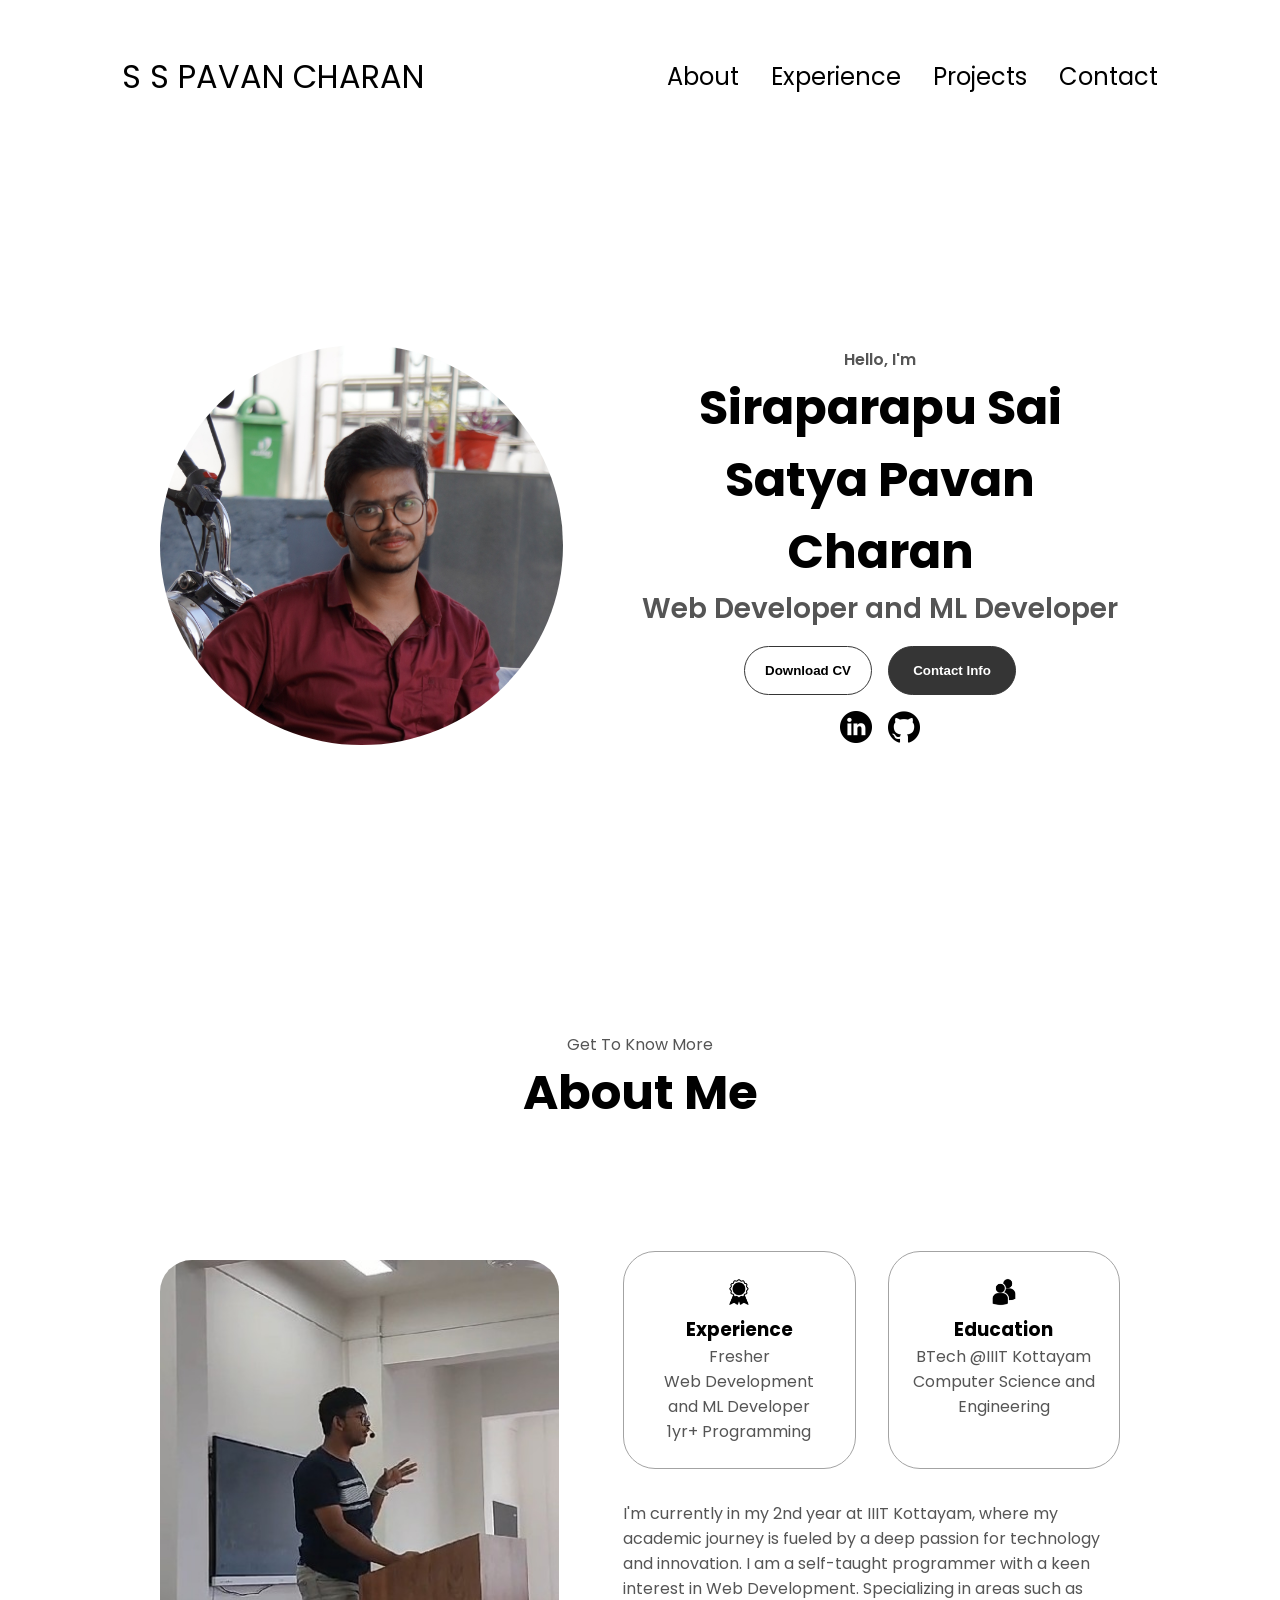
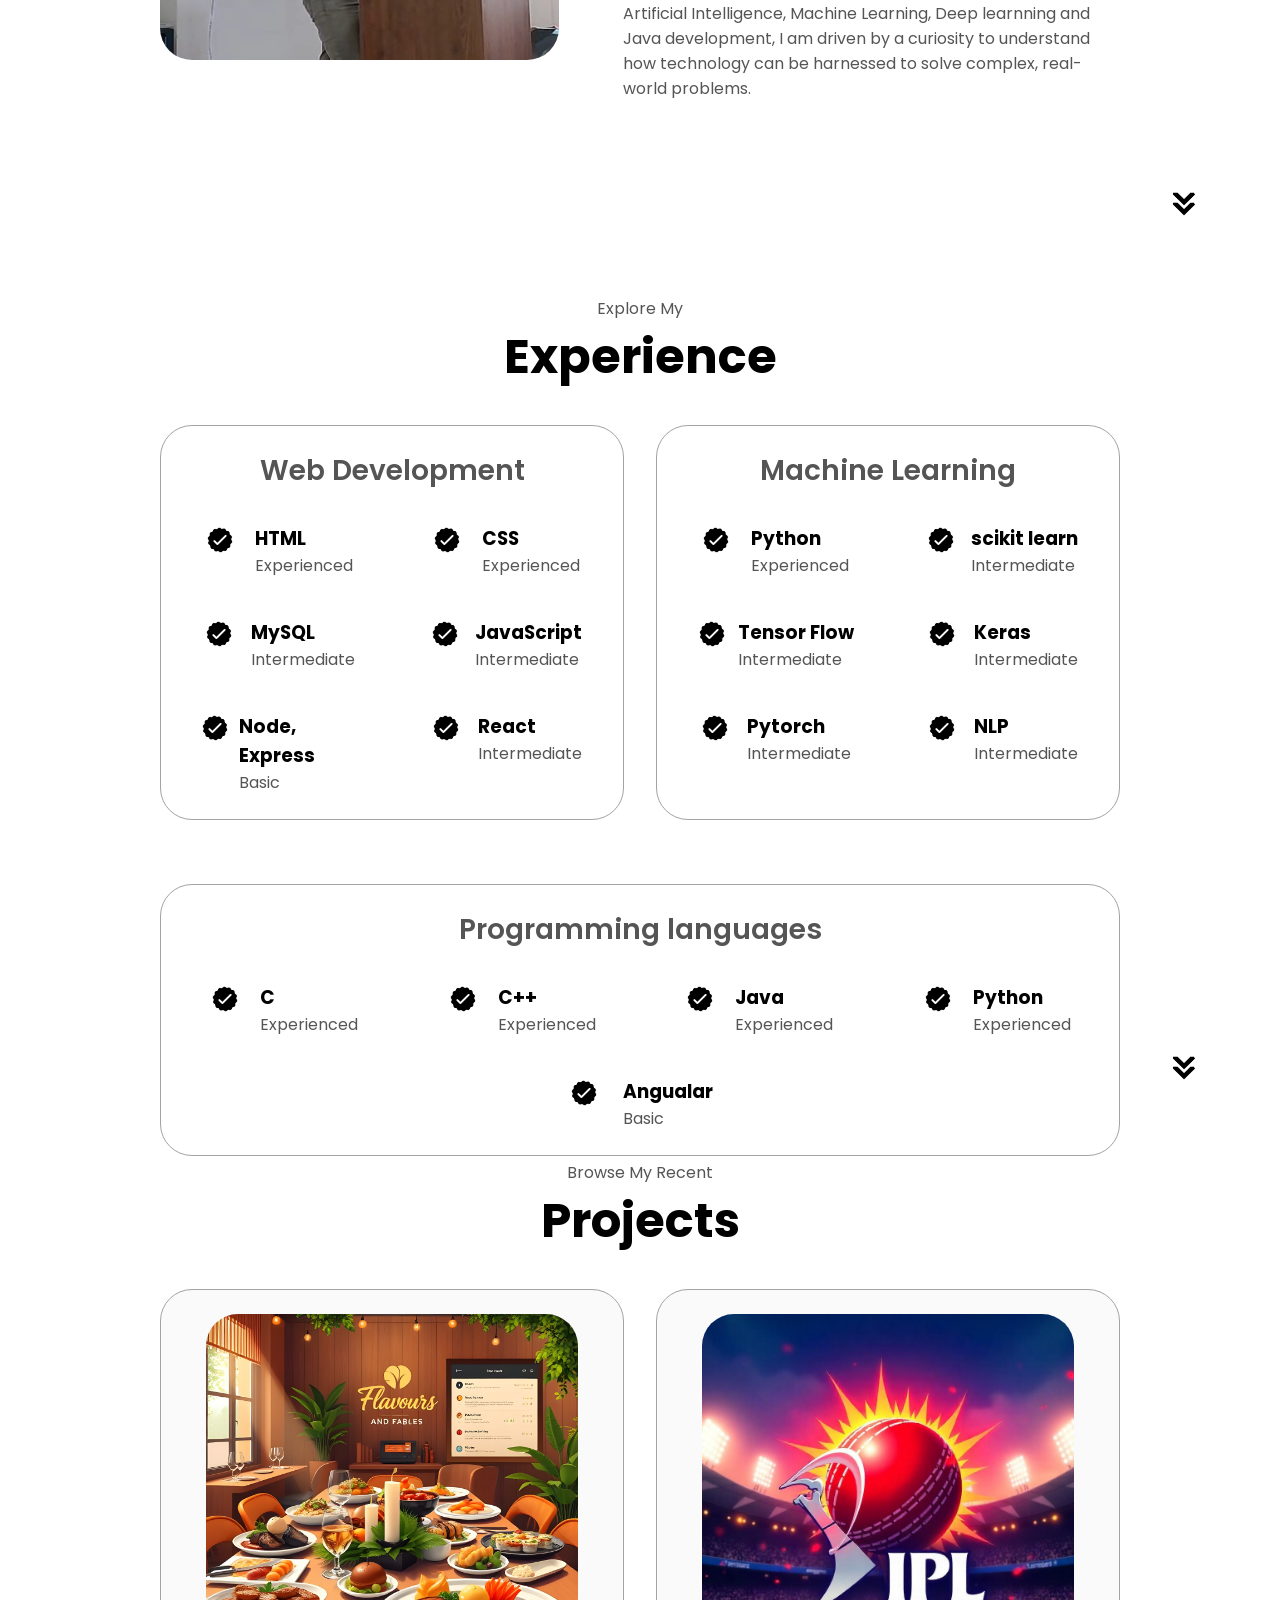
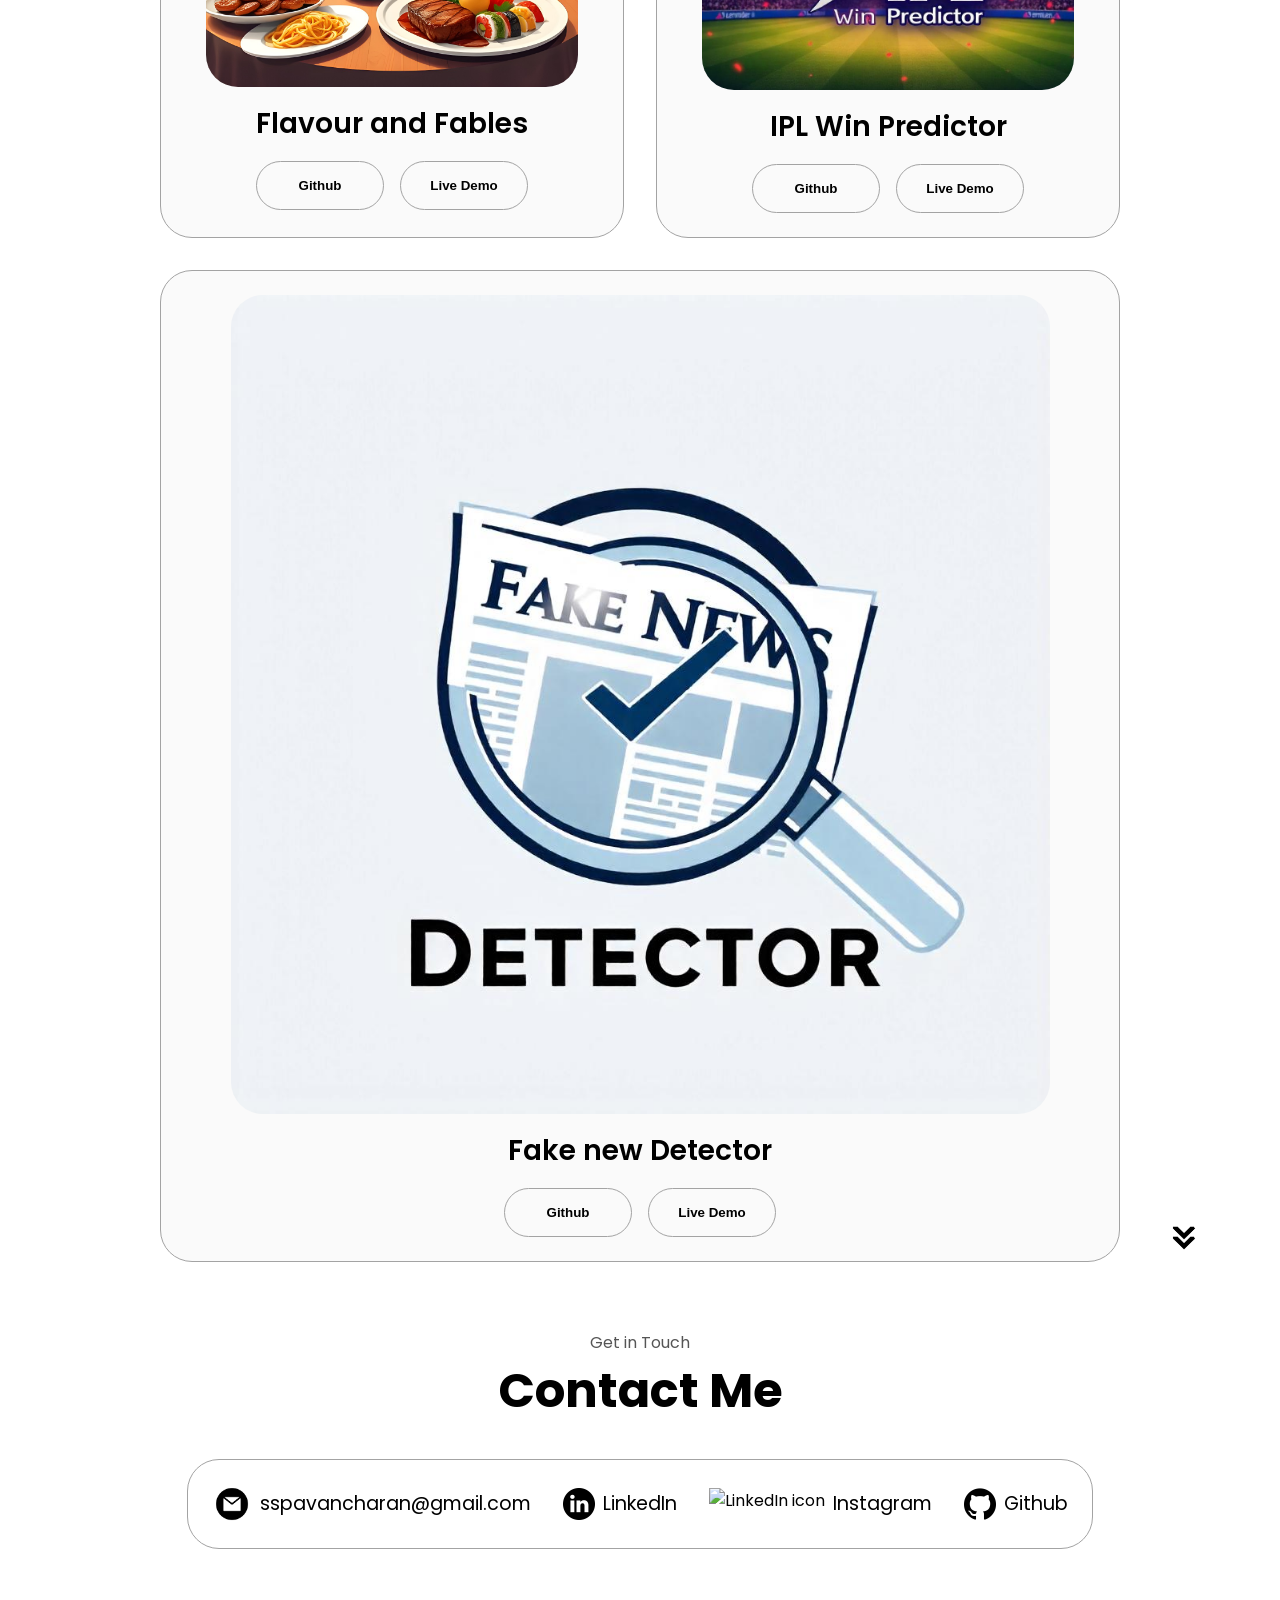
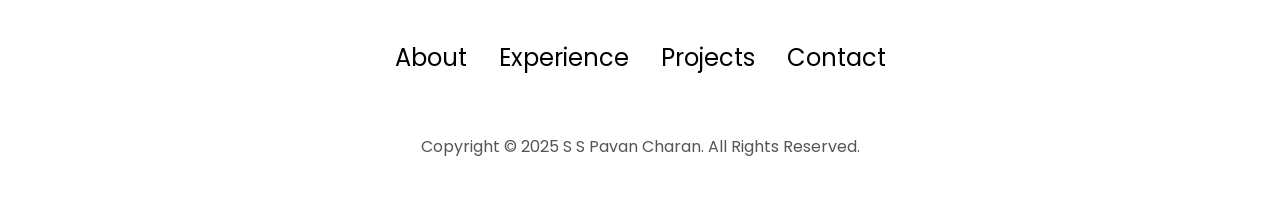
==== public/index.html @ 879af942 "initial commit" ====
<!DOCTYPE html>
<html lang="en">
  <head>
    <meta charset="UTF-8" />
    <meta http-equiv="X-UA-Compatible" content="IE=edge" />
    <meta name="viewport" content="width=device-width, initial-scale=1.0" />
    <title>My Portfolio</title>
    <link rel="stylesheet" href="style.css" />
    <link rel="stylesheet" href="mediaqueries.css" />
  </head>
  <body>
    <nav id="desktop-nav">
      <div class="logo">S S PAVAN CHARAN</div>
      <div>
        <ul class="nav-links">
          <li><a href="#about">About</a></li>
          <li><a href="#experience">Experience</a></li>
          <li><a href="#projects">Projects</a></li>
          <li><a href="#contact">Contact</a></li>
        </ul>
      </div>
    </nav>
    <nav id="hamburger-nav">
      <div class="logo">S S PAVAN CHARAN</div>
      <div class="hamburger-menu">
        <div class="hamburger-icon" onclick="toggleMenu()">
          <span></span>
          <span></span>
          <span></span>
        </div>
        <div class="menu-links">
          <li><a href="#about" onclick="toggleMenu()">About</a></li>
          <li><a href="#experience" onclick="toggleMenu()">Experience</a></li>
          <li><a href="#projects" onclick="toggleMenu()">Projects</a></li>
          <li><a href="#contact" onclick="toggleMenu()">Contact</a></li>
        </div>
      </div>
    </nav>
    <section id="profile">
      <div class="section__pic-container">
        <img src=".\assets\DSC02098.JPG" id="profilepic" alt="Pavan profile picture" />
      </div>
      <div class="section__text">
        <p class="section__text__p1">Hello, I'm</p>
        <h1 class="title">Siraparapu Sai Satya Pavan Charan</h1>
        <p class="section__text__p2">Web Developer and ML Developer</p>
        <div class="btn-container">
          <button
            class="btn btn-color-2"
            onclick="window.open('./assets/resume.pdf')"
          >
            Download CV
          </button>
          <button class="btn btn-color-1" onclick="location.href='./#contact'">
            Contact Info
          </button>
        </div>
        <div id="socials-container">
          <img
            src="./assets/linkedin.png"
            alt="My LinkedIn profile"
            class="icon"
            onclick="location.href=''"
          />
          <img
            src="./assets/github.png"
            alt="My Github profile"
            class="icon"
            onclick="location.href='https://github.com/pavan-charan'"
          />
        </div>
      </div>
    </section>
    <section id="about">
      <p class="section__text__p1">Get To Know More</p>
      <h1 class="title">About Me</h1>
      <div class="section-container">
        <div class="section__pic-container">
          <img
            src=".\assets\VideoCapture_20230909-185045.jpg"
            alt="Profile picture"
            class="about-pic"
          />
        </div>
        <div class="about-details-container">
          <div class="about-containers">
            <div class="details-container">
              <img
                src="./assets/experience.png"
                alt="Experience icon"
                class="icon"
              />
              <h3>Experience</h3>
              <p>Fresher<br />Web Development and ML Developer <br> 1yr+ Programming</p>
            </div>
            <div class="details-container">
              <img
                src="./assets/education.png"
                alt="Education icon"
                class="icon"
              />
              <h3>Education</h3>
              <p>BTech @IIIT Kottayam<br />Computer Science and Engineering</p>
            </div>
          </div>
          <div class="text-container">
            <p>
              I'm currently in my 2nd year at IIIT Kottayam, 
              where my academic journey is fueled by a deep passion for technology and innovation.
              I am a self-taught programmer with a keen interest in Web Development.
              Specializing in areas such as Artificial Intelligence, Machine Learning, Deep learnning and Java development, 
              I am driven by a curiosity to understand how technology can be harnessed to solve complex, real-world problems.
            </p>
          </div>
        </div>
      </div>
      <img
        src="./assets/arrow.png"
        alt="Arrow icon"
        class="icon arrow"
        onclick="location.href='./#experience'"
      />
    </section>
    <section id="experience">
      <p class="section__text__p1">Explore My</p>
      <h1 class="title">Experience</h1>
      <div class="experience-details-container">
        <div class="about-containers">
          <div class="details-container">
            <h2 class="experience-sub-title">Web Development</h2>
            <div class="article-container">
              <article>
                <img
                  src="./assets/checkmark.png"
                  alt="Experience icon"
                  class="icon"
                />
                <div>
                  <h3>HTML</h3>
                  <p>Experienced</p>
                </div>
              </article>
              <article>
                <img
                  src="./assets/checkmark.png"
                  alt="Experience icon"
                  class="icon"
                />
                <div>
                  <h3>CSS</h3>
                  <p>Experienced</p>
                </div>
              </article>
              <article>
                <img
                  src="./assets/checkmark.png"
                  alt="Experience icon"
                  class="icon"
                />
                <div>
                  <h3>MySQL</h3>
                  <p>Intermediate</p>
                </div>
              </article>
              <article>
                <img
                  src="./assets/checkmark.png"
                  alt="Experience icon"
                  class="icon"
                />
                <div>
                  <h3>JavaScript</h3>
                  <p>Intermediate</p>
                </div>
              </article>
              <article>
                <img
                  src="./assets/checkmark.png"
                  alt="Experience icon"
                  class="icon"
                />
                <div>
                  <h3>Node, Express</h3>
                  <p>Basic</p>
                </div>
              </article>
              <article>
                <img
                  src="./assets/checkmark.png"
                  alt="Experience icon"
                  class="icon"
                />
                <div>
                  <h3>React</h3>
                  <p>Intermediate</p>
                </div>
              </article>
            </div>
          </div>
          <div class="details-container">
            <h2 class="experience-sub-title">Machine Learning</h2>
            <div class="article-container">
              <article>
                <img
                  src="./assets/checkmark.png"
                  alt="Experience icon"
                  class="icon"
                />
                <div>
                  <h3>Python</h3>
                  <p>Experienced</p>
                </div>
              </article>
              <article>
                <img
                  src="./assets/checkmark.png"
                  alt="Experience icon"
                  class="icon"
                />
                <div>
                  <h3>scikit learn</h3>
                  <p>Intermediate</p>
                </div>
              </article>
              <article>
                <img
                  src="./assets/checkmark.png"
                  alt="Experience icon"
                  class="icon"
                />
                <div>
                  <h3>Tensor Flow</h3>
                  <p>Intermediate</p>
                </div>
              </article>
              <article>
                <img
                  src="./assets/checkmark.png"
                  alt="Experience icon"
                  class="icon"
                />
                <div>
                  <h3>Keras</h3>
                  <p>Intermediate</p>
                </div>
              </article>
              <article>
                <img
                  src="./assets/checkmark.png"
                  alt="Experience icon"
                  class="icon"
                />
                <div>
                  <h3>Pytorch</h3>
                  <p>Intermediate</p>
                </div>
              </article>
              <article>
                <img
                  src="./assets/checkmark.png"
                  alt="Experience icon"
                  class="icon"
                />
                <div>
                  <h3>NLP</h3>
                  <p>Intermediate</p>
                </div>
              </article>
            </div>
          </div>
          
        </div>
      </div>
      <div class="experience-details-container">
        <div class="about-containers">
          <div class="details-container">
            <h2 class="experience-sub-title">Programming languages</h2>
            <div class="article-container">
              <article>
                <img
                  src="./assets/checkmark.png"
                  alt="Experience icon"
                  class="icon"
                />
                <div>
                  <h3>C</h3>
                  <p>Experienced</p>
                </div>
              </article>
              <article>
                <img
                  src="./assets/checkmark.png"
                  alt="Experience icon"
                  class="icon"
                />
                <div>
                  <h3>C++</h3>
                  <p>Experienced</p>
                </div>
              </article>
              <article>
                <img
                  src="./assets/checkmark.png"
                  alt="Experience icon"
                  class="icon"
                />
                <div>
                  <h3>Java</h3>
                  <p>Experienced</p>
                </div>
              </article>
              <article>
                <img
                  src="./assets/checkmark.png"
                  alt="Experience icon"
                  class="icon"
                />
                <div>
                  <h3>Python</h3>
                  <p>Experienced</p>
                </div>
              </article>
              <article>
                <img
                  src="./assets/checkmark.png"
                  alt="Experience icon"
                  class="icon"
                />
                <div>
                  <h3>Angualar</h3>
                  <p>Basic</p>
                </div>
              </article>
            </div>
          </div>
        </div>
      </div>
      <img
        src="./assets/arrow.png"
        alt="Arrow icon"
        class="icon arrow"
        onclick="location.href='./#projects'"
      />
    </section>
    <section id="projects">
      <p class="section__text__p1">Browse My Recent</p>
      <h1 class="title">Projects</h1>
      <div class="experience-details-container">
        <div class="about-containers">
          <div class="details-container color-container">
            <div class="article-container">
              <img
                src=".\assets\flavours and fables.jpg"
                alt="Project 1"
                class="project-img"
              />
            </div>
            <h2 class="experience-sub-title project-title">Flavour and Fables</h2>
            <div class="btn-container">
              <button
                class="btn btn-color-2 project-btn"
                onclick="location.href='https://github.com/pavan-charan/flavours'"
              >
                Github
              </button>
              <button
                class="btn btn-color-2 project-btn"
                onclick="location.href='https://flavours-fi7c.onrender.com'"
              >
                Live Demo
              </button>
            </div>
          </div>
          <div class="details-container color-container">
            <div class="article-container">
              <img
                src="./assets/ipl.jpg"
                alt="Project 2"
                class="project-img"
              />
            </div>
            <h2 class="experience-sub-title project-title">IPL Win Predictor</h2>
            <div class="btn-container">
              <button
                class="btn btn-color-2 project-btn"
                onclick="location.href='https://github.com/pavan-charan/IPL-AI-win-Prediction.git'"
              >
                Github
              </button>
              <button
                class="btn btn-color-2 project-btn"
                onclick="location.href='https://ipl-ai-win-prediction.onrender.com'"
              >
                Live Demo
              </button>
            </div>
          </div>
          <div class="details-container color-container">
            <div class="article-container">
              <img
                src="./assets/fakenews.jpg"
                alt="Project 3"
                class="project-img"
              />
            </div>
            <h2 class="experience-sub-title project-title">Fake new Detector</h2>
            <div class="btn-container">
              <button
                class="btn btn-color-2 project-btn"
                onclick="location.href='https://github.com/pavan-charan/Covid-19-Fake-news-Detection.git'"
              >
                Github
              </button>
              <button
                class="btn btn-color-2 project-btn"
                onclick="location.href='https://github.com/'"
              >
                Live Demo
              </button>
            </div>
          </div>
        </div>
      </div>
      <img
        src="./assets/arrow.png"
        alt="Arrow icon"
        class="icon arrow"
        onclick="location.href='./#contact'"
      />
    </section>
    <section id="contact">
      <p class="section__text__p1">Get in Touch</p>
      <h1 class="title">Contact Me</h1>
      <div class="contact-info-upper-container">
        <div class="contact-info-container">
          <img
            src="./assets/email.png"
            alt="Email icon"
            class="icon contact-icon email-icon"
          />
          <p><a href="mailto:examplemail@gmail.com">sspavancharan@gmail.com</a></p>
        </div>
        <div class="contact-info-container">
          <img
            src="./assets/linkedin.png"
            alt="LinkedIn icon"
            class="icon contact-icon"
          />
          <p><a href="https://www.linkedin.com/in/sai-satya-pavan-charan-siraparapu-87837a2a7/">LinkedIn</a></p>
        </div>
        <div class="contact-info-container">
          <img
            src="./assets/instagram.png"
            alt="LinkedIn icon"
            class="icon contact-icon instagram-icon"
          />
          <p><a href="https://www.instagram.com/pavann_.asf?igsh=dzB1YXpjeDdlamd4">Instagram</a></p>
        </div>
        <div class="contact-info-container">
          <img
            src="./assets/github.png"
            alt="Github icon"
            class="icon contact-icon github-icon"
          />
          <p><a href="https://github.com/pavan-charan">Github</a></p>
        </div>
      </div>
    </section>
    <footer>
      <nav>
        <div class="nav-links-container">
          <ul class="nav-links">
            <li><a href="#about">About</a></li>
            <li><a href="#experience">Experience</a></li>
            <li><a href="#projects">Projects</a></li>
            <li><a href="#contact">Contact</a></li>
          </ul>
        </div>
      </nav>
      <p>Copyright &#169; 2025 S S Pavan Charan. All Rights Reserved.</p>
    </footer>
    <script src="script.js"></script>
  </body>
</html>
---- public/style.css ----
/* GENERAL */

@import url("https://fonts.googleapis.com/css2?family=Poppins:wght@300;400;500;600&display=swap");

* {
  margin: 0;
  padding: 0;
}

body {
  font-family: "Poppins", sans-serif;
}

html {
  scroll-behavior: smooth;
}

p {
  color: rgb(85, 85, 85);
}

/* TRANSITION */

a,
.btn {
  transition: all 300ms ease;
}

/* DESKTOP NAV */

nav,
.nav-links {
  display: flex;
}

nav {
  justify-content: space-around;
  align-items: center;
  height: 17vh;
}

.nav-links {
  gap: 2rem;
  list-style: none;
  font-size: 1.5rem;
}

a {
  color: black;
  text-decoration: none;
  text-decoration-color: white;
}

a:hover {
  color: grey;
  text-decoration: underline;
  text-underline-offset: 1rem;
  text-decoration-color: rgb(181, 181, 181);
}

.logo {
  font-size: 2rem;
}

.logo:hover {
  cursor: default;
}

/* HAMBURGER MENU */

#hamburger-nav {
  display: none;
}

.hamburger-menu {
  position: relative;
  display: inline-block;
}

.hamburger-icon {
  display: flex;
  flex-direction: column;
  justify-content: space-between;
  height: 24px;
  width: 30px;
  cursor: pointer;
}

.hamburger-icon span {
  width: 100%;
  height: 2px;
  background-color: black;
  transition: all 0.3 ease-in-out;
}

.menu-links {
  position: absolute;
  top: 100%;
  right: 0;
  background-color: white;
  width: fit-content;
  max-height: 0;
  overflow: hidden;
  transition: all 0.3 ease-in-out;
}

#profilepic{
  border-radius: 50%;
}

.menu-links a {
  display: block;
  padding: 10px;
  text-align: center;
  font-size: 1.5rem;
  color: black;
  text-decoration: none;
  transition: all 0.3 ease-in-out;
}

.menu-links li {
  list-style: none;
}

.menu-links.open {
  max-height: 300px;
}

.hamburger-icon.open span:first-child {
  transform: rotate(45deg) translate(10px, 5px);
}

.hamburger-icon.open span:nth-child(2) {
  opacity: 0;
}

.hamburger-icon.open span:last-child {
  transform: rotate(-45deg) translate(10px, -5px);
}

.hamburger-icon span:first-child {
  transform: none;
}

.hamburger-icon span:first-child {
  opacity: 1;
}

.hamburger-icon span:first-child {
  transform: none;
}

/* SECTIONS */

section {
  padding-top: 4vh;
  height: 96vh;
  margin: 0 10rem;
  box-sizing: border-box;
  min-height: fit-content;
}

.section-container {
  display: flex;
}

/* PROFILE SECTION */

#profile {
  display: flex;
  justify-content: center;
  gap: 5rem;
  height: 80vh;
}

.section__pic-container {
  display: flex;
  height: 400px;
  width: 400px;
  margin: auto 0;
}

.section__text {
  align-self: center;
  text-align: center;
}

.section__text p {
  font-weight: 600;
}

.section__text__p1 {
  text-align: center;
}

.section__text__p2 {
  font-size: 1.75rem;
  margin-bottom: 1rem;
}

.title {
  font-size: 3rem;
  text-align: center;
}

#socials-container {
  display: flex;
  justify-content: center;
  margin-top: 1rem;
  gap: 1rem;
}

/* ICONS */

.icon {
  cursor: pointer;
  height: 2rem;
}

/* BUTTONS */

.btn-container {
  display: flex;
  justify-content: center;
  gap: 1rem;
}

.btn {
  font-weight: 600;
  transition: all 300ms ease;
  padding: 1rem;
  width: 8rem;
  border-radius: 2rem;
}

.btn-color-1,
.btn-color-2 {
  border: rgb(53, 53, 53) 0.1rem solid;
}

.btn-color-1:hover,
.btn-color-2:hover {
  cursor: pointer;
}

.btn-color-1,
.btn-color-2:hover {
  background: rgb(53, 53, 53);
  color: white;
}

.btn-color-1:hover {
  background: rgb(0, 0, 0);
}

.btn-color-2 {
  background: none;
}

.btn-color-2:hover {
  border: rgb(255, 255, 255) 0.1rem solid;
}

.btn-container {
  gap: 1rem;
}

/* ABOUT SECTION */

#about {
  position: relative;
}

.about-containers {
  gap: 2rem;
  margin-bottom: 2rem;
  margin-top: 2rem;
}

.about-details-container {
  justify-content: center;
  flex-direction: column;
}

.about-containers,
.about-details-container {
  display: flex;
}

.about-pic {
  border-radius: 2rem;
}

.arrow {
  position: absolute;
  right: -5rem;
  bottom: 2.5rem;
}

.details-container {
  padding: 1.5rem;
  flex: 1;
  background: white;
  border-radius: 2rem;
  border: rgb(53, 53, 53) 0.1rem solid;
  border-color: rgb(163, 163, 163);
  text-align: center;
}

.section-container {
  gap: 4rem;
  height: 80%;
}

.section__pic-container {
  height: 400px;
  width: 400px;
  margin: auto 0;
}

/* EXPERIENCE SECTION */

#experience {
  position: relative;
}

.experience-sub-title {
  color: rgb(85, 85, 85);
  font-weight: 600;
  font-size: 1.75rem;
  margin-bottom: 2rem;
}

.experience-details-container {
  display: flex;
  justify-content: center;
  flex-direction: column;
}

.article-container {
  display: flex;
  text-align: initial;
  flex-wrap: wrap;
  flex-direction: row;
  gap: 2.5rem;
  justify-content: space-around;
}

article {
  display: flex;
  width: 10rem;
  justify-content: space-around;
  gap: 0.5rem;
}

article .icon {
  cursor: default;
}

/* PROJECTS SECTION */

#projects {
  position: relative;
}

.color-container {
  border-color: rgb(163, 163, 163);
  background: rgb(250, 250, 250);
}

.project-img {
  border-radius: 2rem;
  width: 90%;
  height: 90%;
}

.project-title {
  margin: 1rem;
  color: black;
}

.project-btn {
  color: black;
  border-color: rgb(163, 163, 163);
}

/* CONTACT */

#contact {
  display: flex;
  justify-content: center;
  flex-direction: column;
  height: 70vh;
}

.contact-info-upper-container {
  display: flex;
  justify-content: center;
  border-radius: 2rem;
  border: rgb(53, 53, 53) 0.1rem solid;
  border-color: rgb(163, 163, 163);
  background: (250, 250, 250);
  margin: 2rem auto;
  padding: 0.5rem;
}
.contact-info-lower-container {
  display: flex;
  justify-content: center;
  border-radius: 2rem;
  border: rgb(53, 53, 53) 0.1rem solid;
  border-color: rgb(163, 163, 163);
  background: (250, 250, 250);
  margin: 2rem auto;
  padding: 0.5rem;
}
.contact-info-container {
  display: flex;
  align-items: center;
  justify-content: center;
  gap: 0.5rem;
  margin: 1rem;
}

.contact-info-container p {
  font-size: larger;
}

.contact-icon {
  cursor: default;
}

.email-icon {
  height: 2.5rem;
}

/* FOOTER SECTION */

footer {
  height: 26vh;
  margin: 0 1rem;
}

footer p {
  text-align: center;
}
---- public/mediaqueries.css ----
@media screen and (max-width: 1400px) {
  #profile {
    height: 83vh;
    margin-bottom: 6rem;
  }
  .about-containers {
    flex-wrap: wrap;
  }
  #contact,
  #projects {
    height: fit-content;
  }
}

@media screen and (max-width: 1200px) {
  #desktop-nav {
    display: none;
  }
  #hamburger-nav {
    display: flex;
  }
  #experience,
  .experience-details-container {
    margin-top: 2rem;
  }
  #profile,
  .section-container {
    display: block;
  }
  .arrow {
    display: none;
  }
  section,
  .section-container {
    height: fit-content;
  }
  section {
    margin: 0 5%;
  }
  .section__pic-container {
    width: 275px;
    height: 275px;
    margin: 0 auto 2rem;
  }
  .about-containers {
    margin-top: 0;
  }
}

@media screen and (max-width: 600px) {
  #contact,
  footer {
    height: 40vh;
  }
  #profile {
    height: 83vh;
    margin-bottom: 0;
  }
  article {
    font-size: 1rem;
  }
  footer nav {
    height: fit-content;
    margin-bottom: 2rem;
  }
  .about-containers,
  .contact-info-upper-container,
  .btn-container {
    flex-wrap: wrap;
  }
  .contact-info-container {
    margin: 0;
  }
  .contact-info-container p,
  .nav-links li a {
    font-size: 1rem;
  }
  .experience-sub-title {
    font-size: 1.25rem;
  }
  .logo {
    font-size: 1.5rem;
  }
  .nav-links {
    flex-direction: column;
    gap: 0.5rem;
    text-align: center;
  }
  .section__pic-container {
    width: auto;
    height: 46vw;
    justify-content: center;
  }
  .section__text__p2 {
    font-size: 1.25rem;
  }
  .title {
    font-size: 2rem;
  }
  .text-container {
    text-align: justify;
  }
}
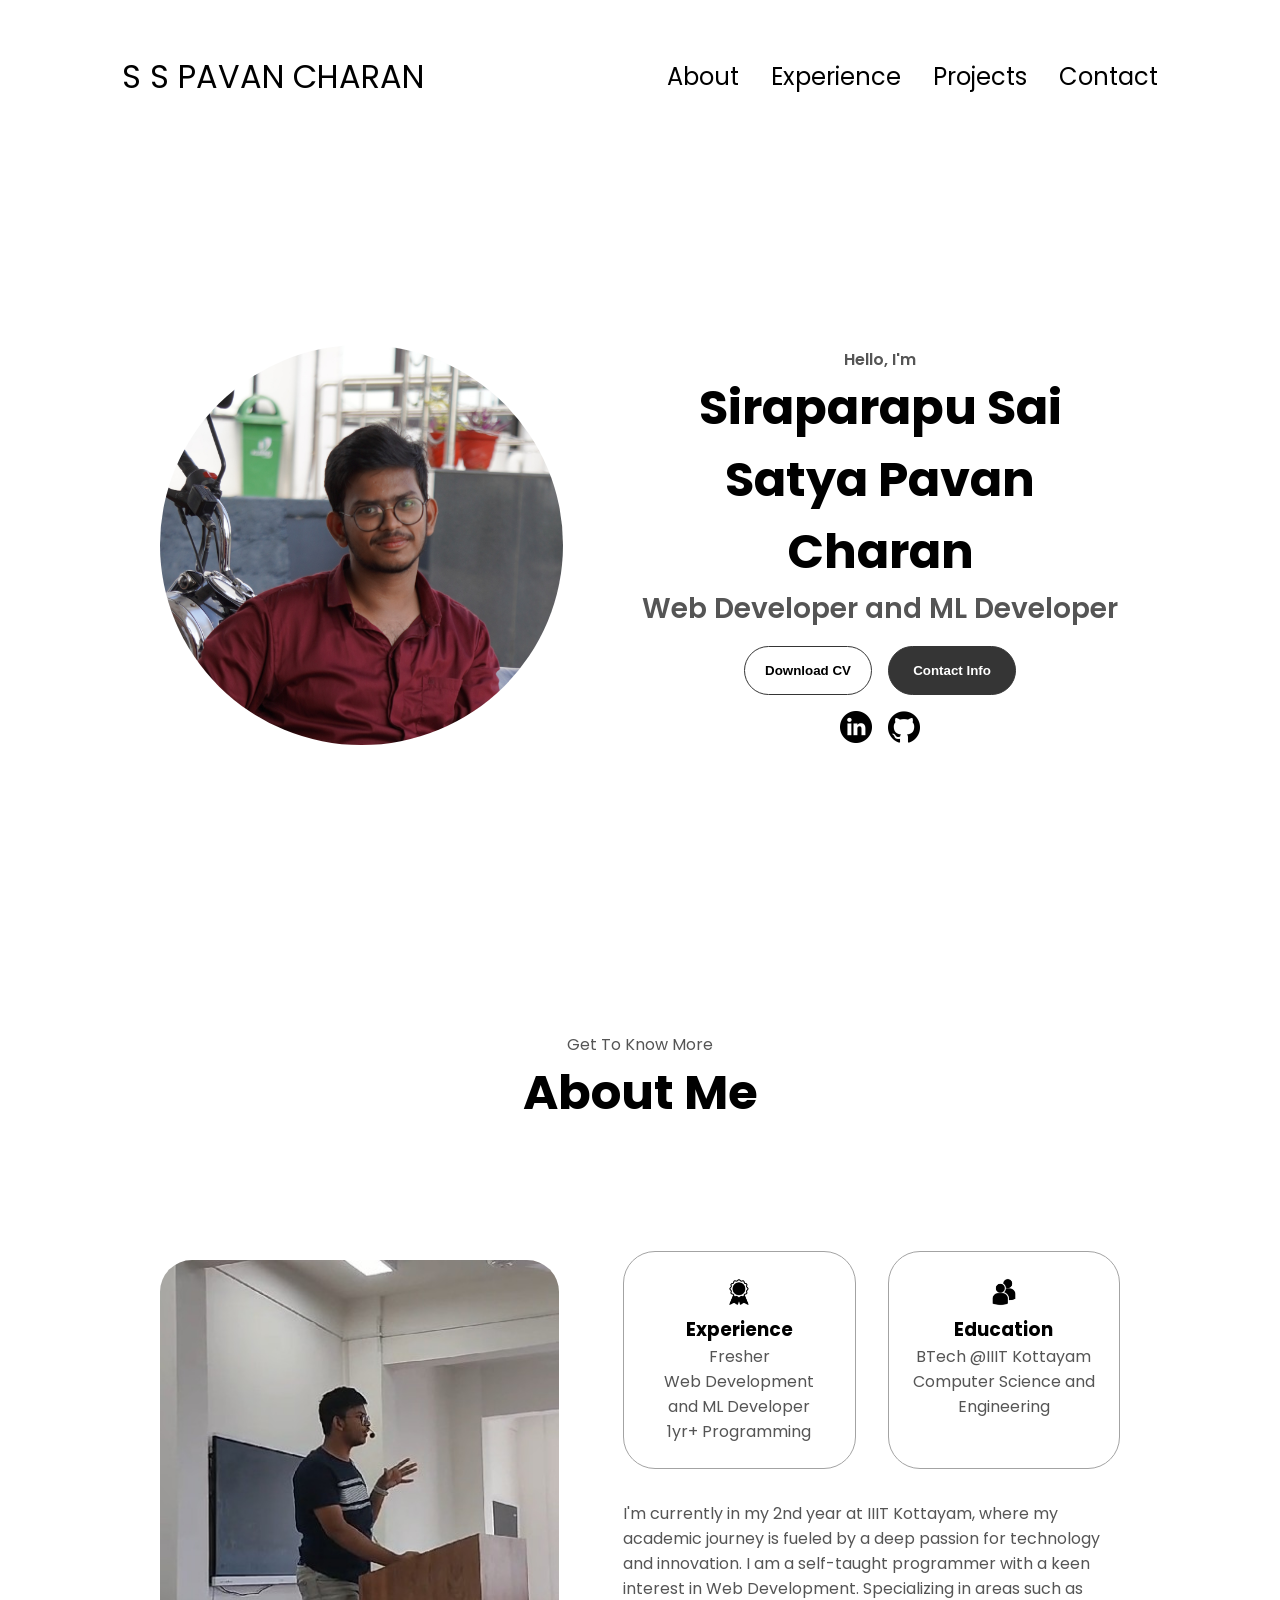
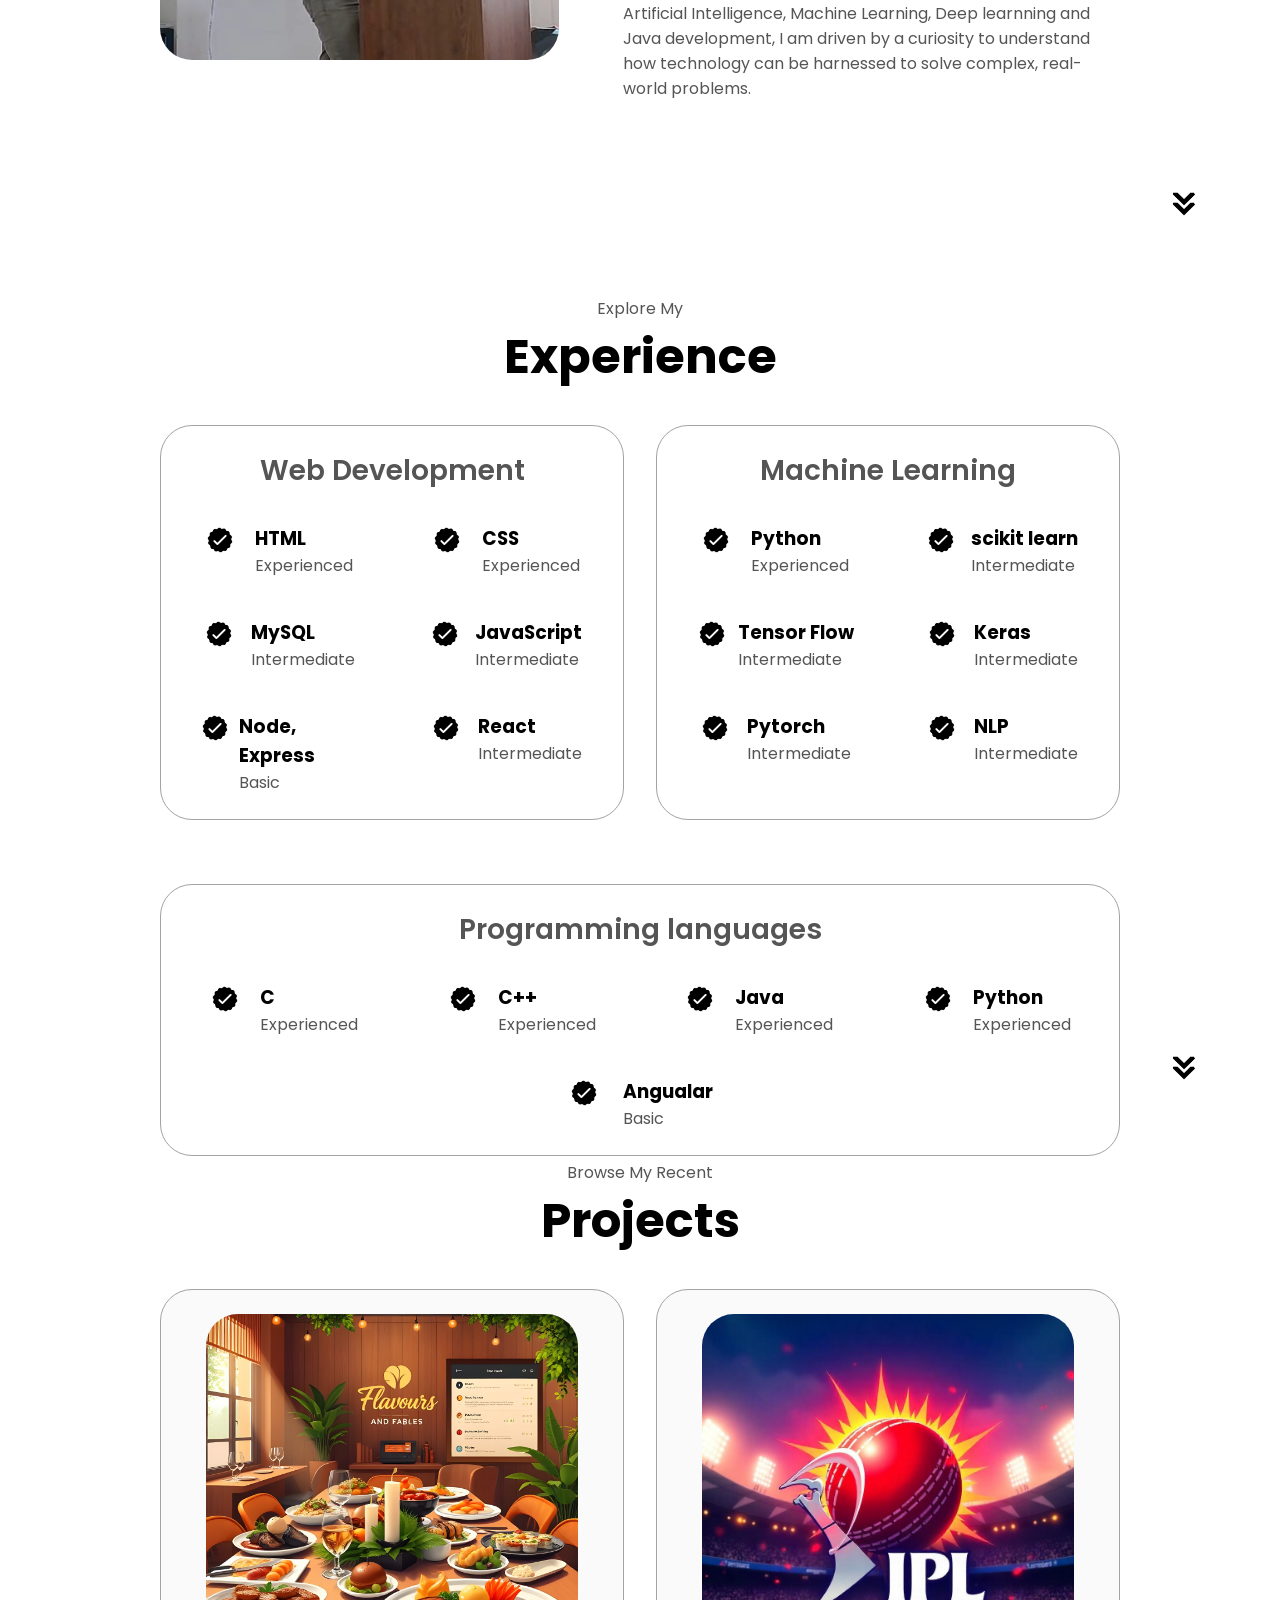
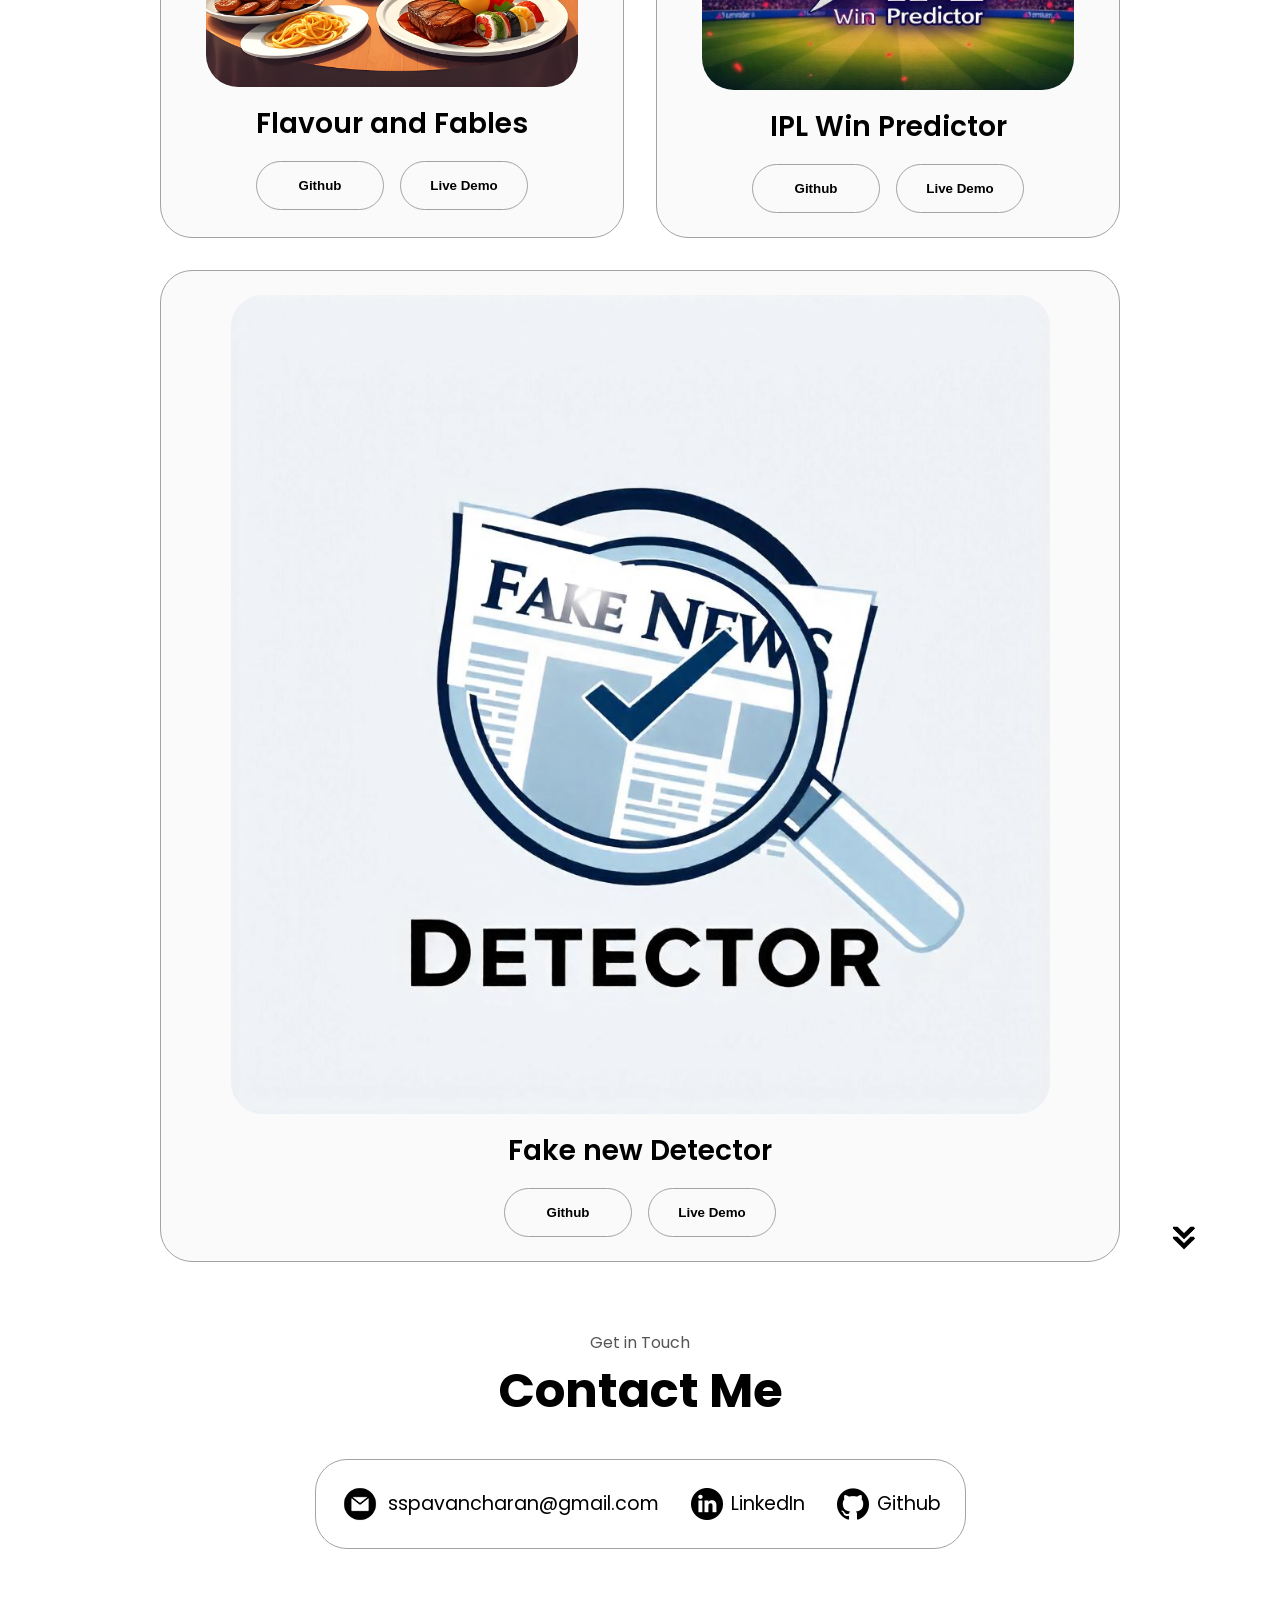
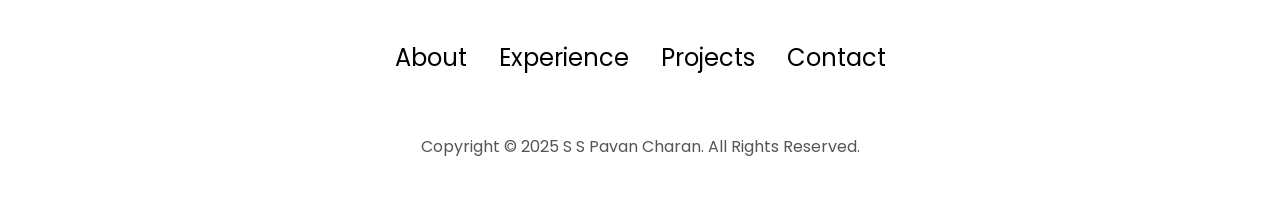
==== commit 9f64aba8: "Update index.html" ====
--- a/public/index.html
+++ b/public/index.html
@@ -47,7 +47,7 @@
         <div class="btn-container">
           <button
             class="btn btn-color-2"
-            onclick="window.open('./assets/resume.pdf')"
+            onclick="window.open('./assets/Resume.pdf')"
           >
             Download CV
           </button>
@@ -450,14 +450,6 @@
         </div>
         <div class="contact-info-container">
           <img
-            src="./assets/instagram.png"
-            alt="LinkedIn icon"
-            class="icon contact-icon instagram-icon"
-          />
-          <p><a href="https://www.instagram.com/pavann_.asf?igsh=dzB1YXpjeDdlamd4">Instagram</a></p>
-        </div>
-        <div class="contact-info-container">
-          <img
             src="./assets/github.png"
             alt="Github icon"
             class="icon contact-icon github-icon"
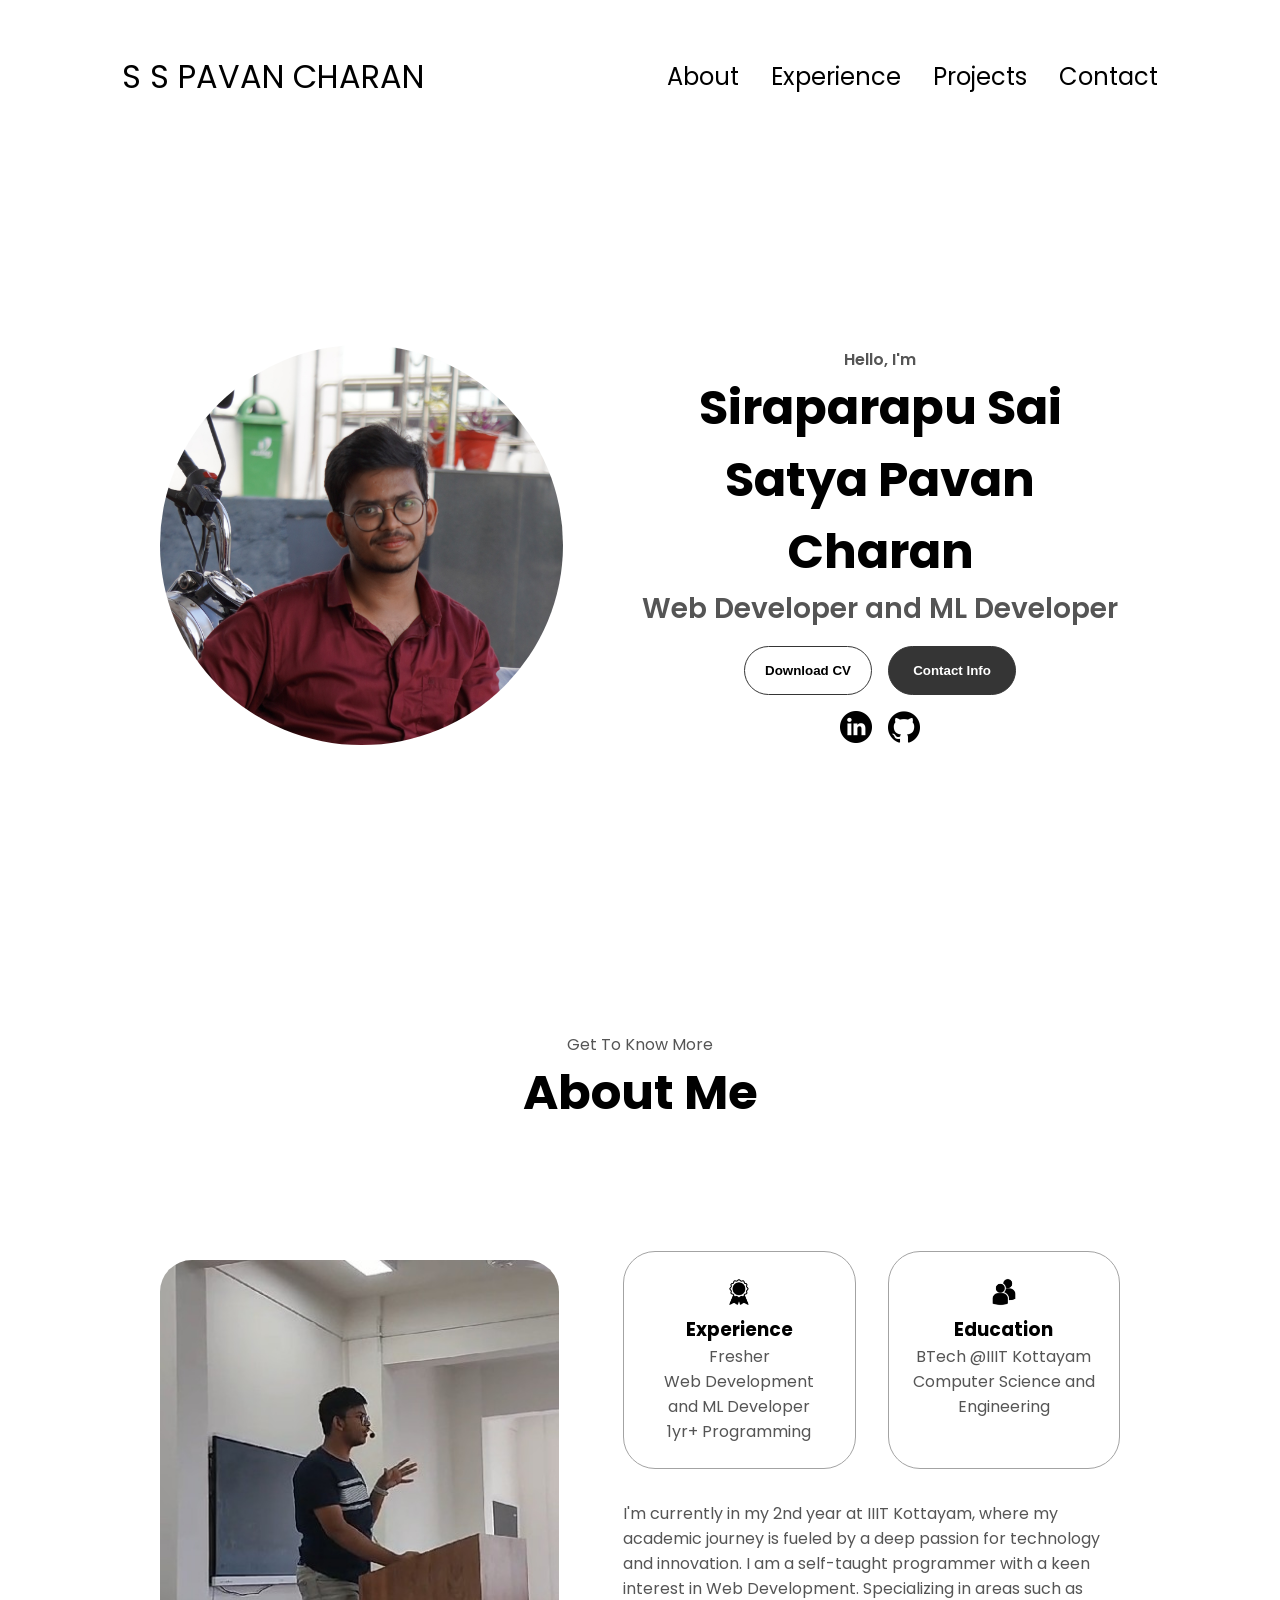
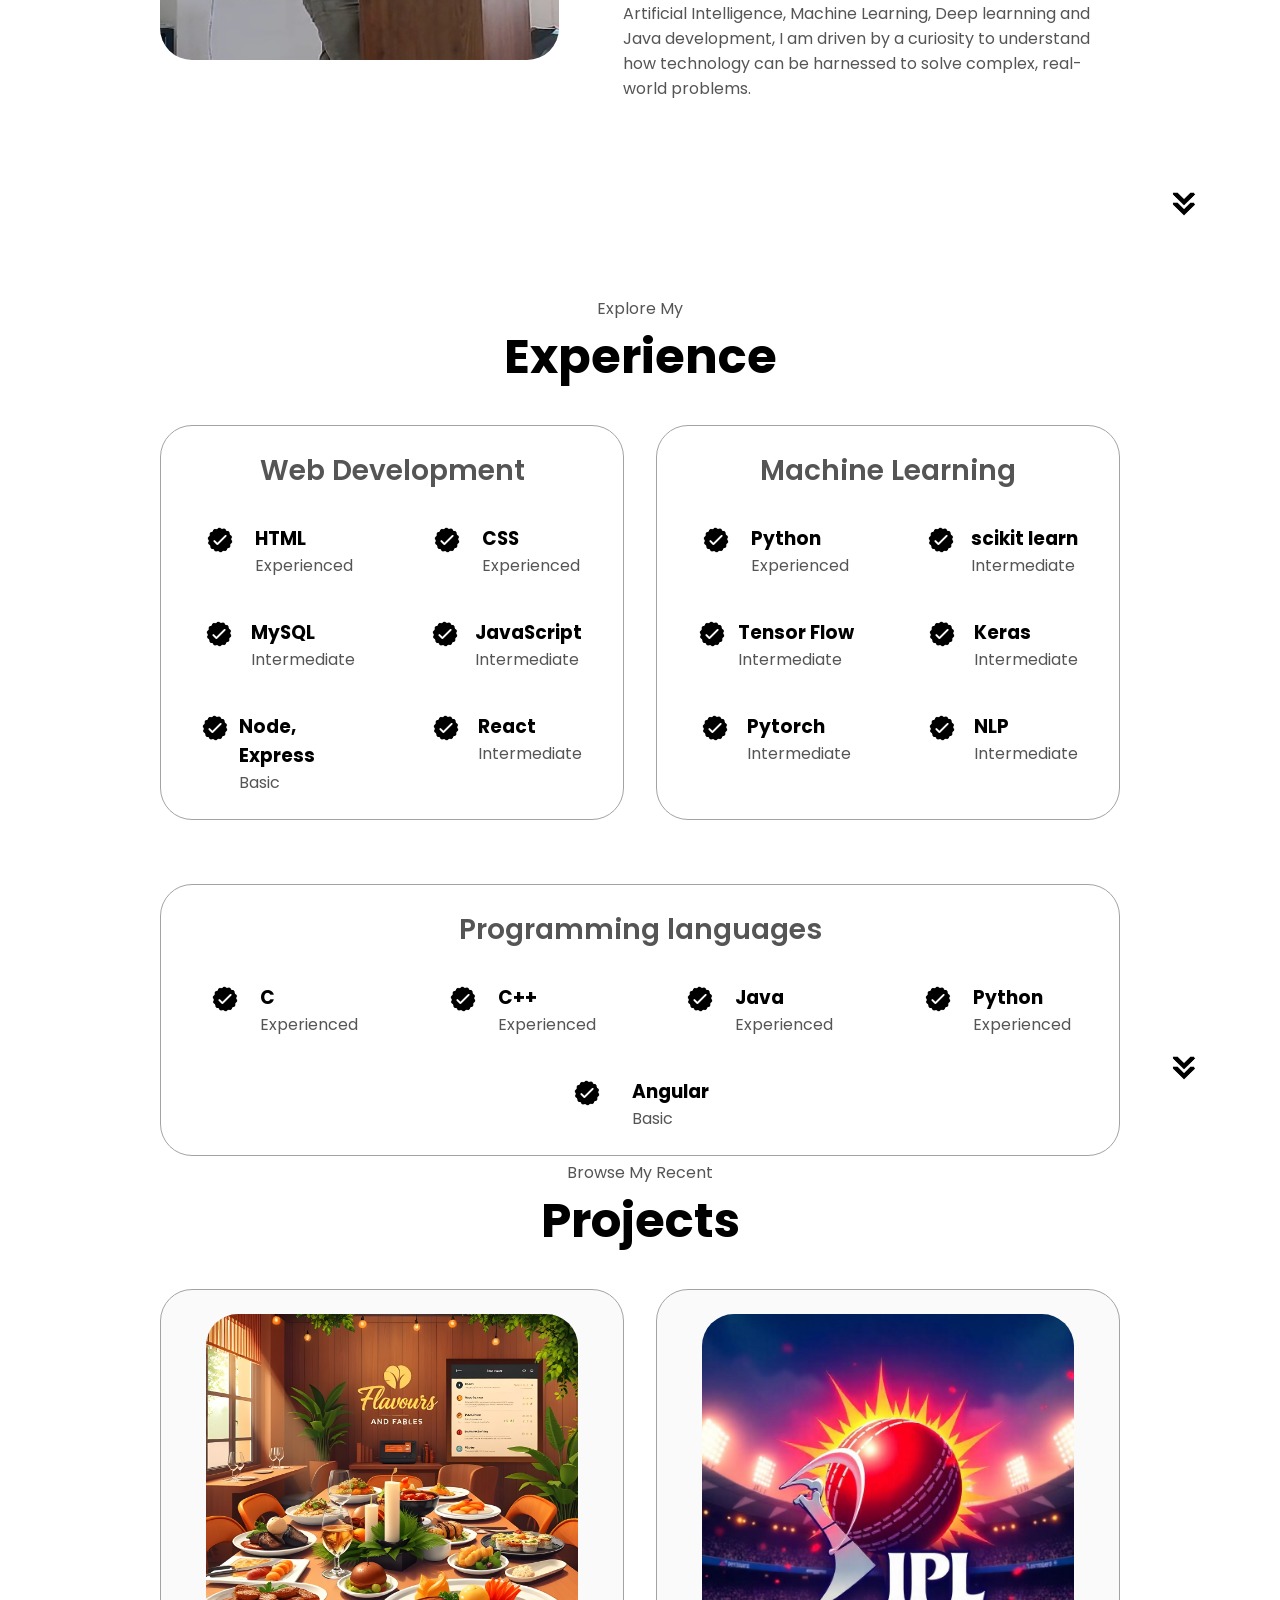
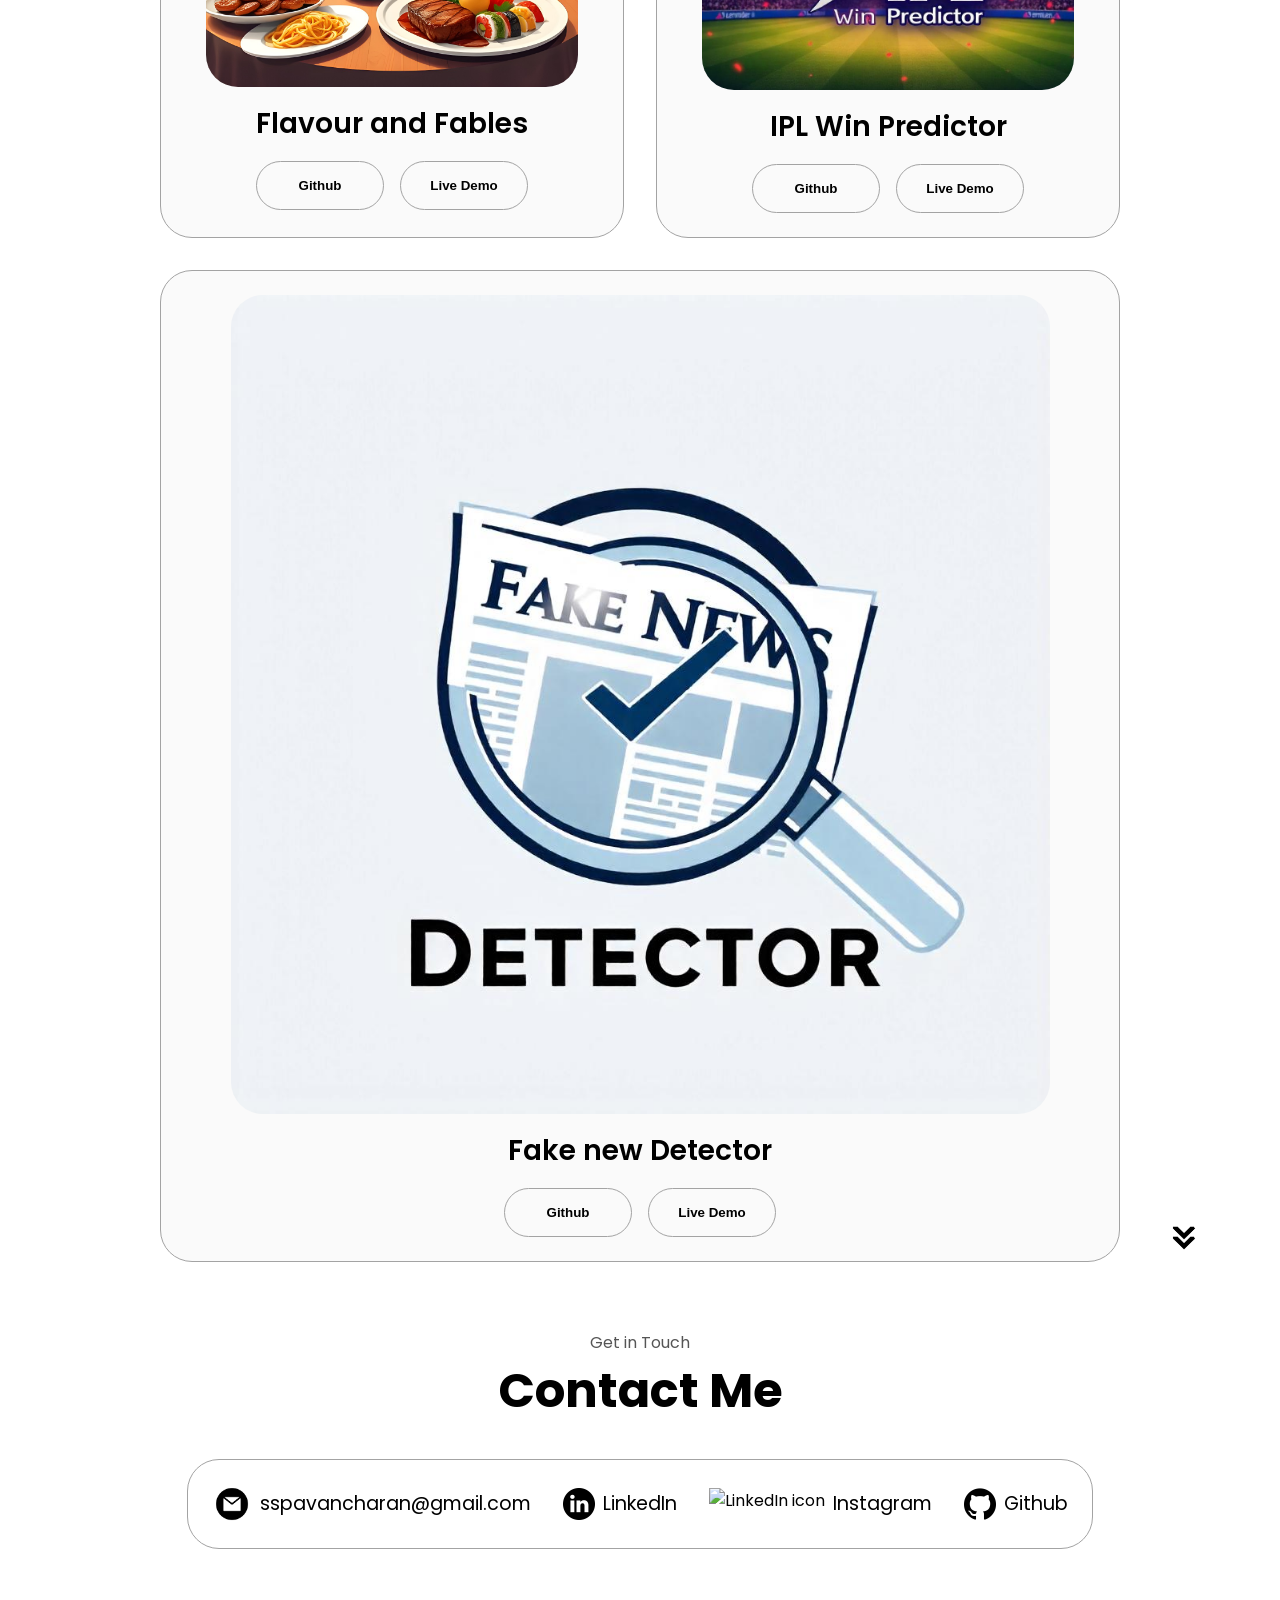
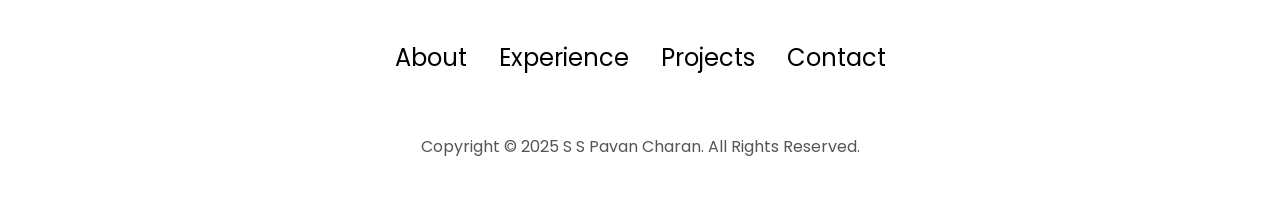
==== commit 2d7fec0d: "Add files via upload" ====
--- a/public/index.html
+++ b/public/index.html
@@ -47,8 +47,7 @@
         <div class="btn-container">
           <button
             class="btn btn-color-2"
-            onclick="window.open('./assets/Resume.pdf')"
-          >
+            onclick="window.open('./assets/resume.pdf')">
             Download CV
           </button>
           <button class="btn btn-color-1" onclick="location.href='./#contact'">
@@ -327,7 +326,7 @@
                   class="icon"
                 />
                 <div>
-                  <h3>Angualar</h3>
+                  <h3>Angular</h3>
                   <p>Basic</p>
                 </div>
               </article>
@@ -450,6 +449,14 @@
         </div>
         <div class="contact-info-container">
           <img
+            src="./assets/instagram.png"
+            alt="LinkedIn icon"
+            class="icon contact-icon instagram-icon"
+          />
+          <p><a href="https://www.instagram.com/pavann_.asf?igsh=dzB1YXpjeDdlamd4">Instagram</a></p>
+        </div>
+        <div class="contact-info-container">
+          <img
             src="./assets/github.png"
             alt="Github icon"
             class="icon contact-icon github-icon"
